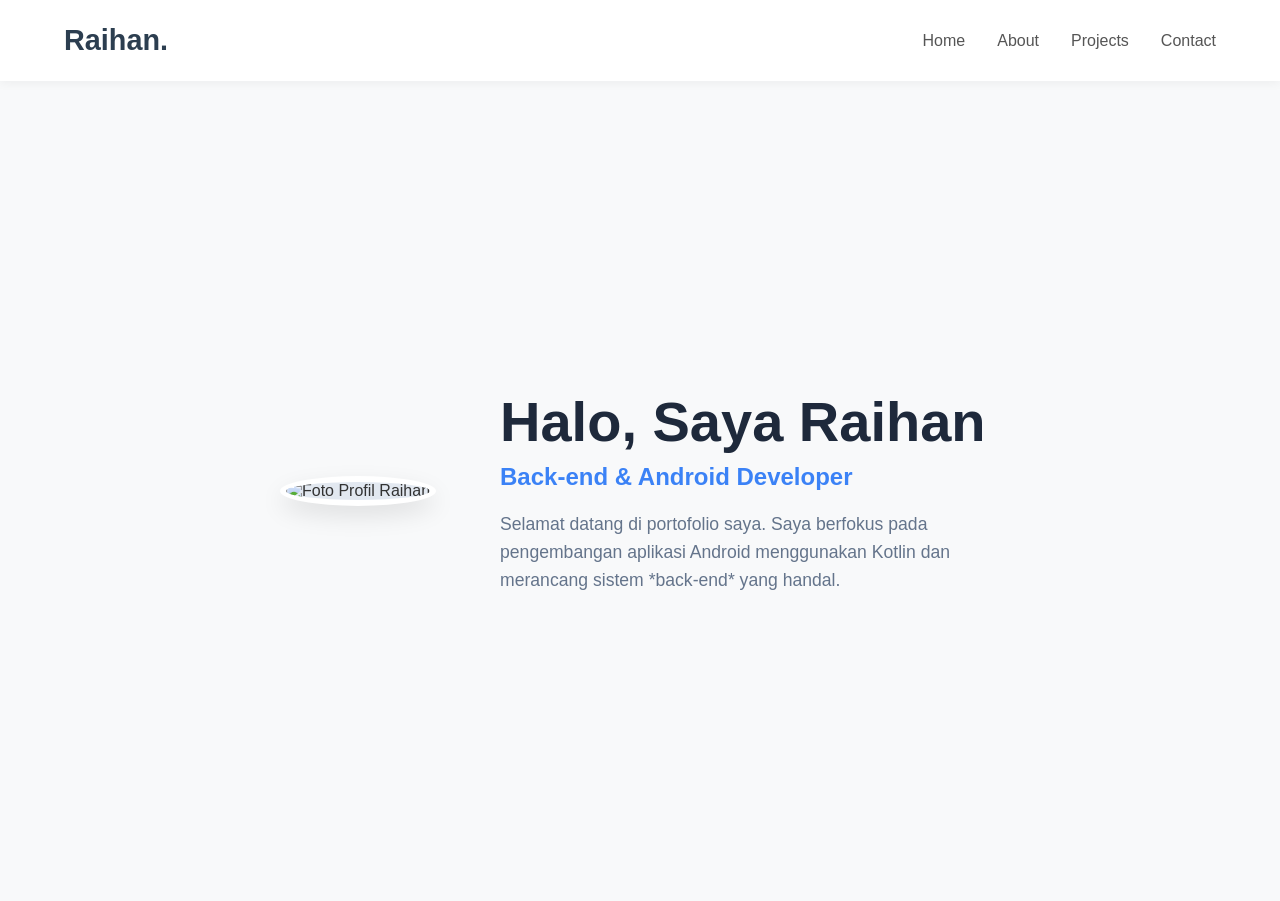
==== index.html @ 4f9a487b "Add files via upload" ====
<!DOCTYPE html>
<html lang="id">
<head>
    <meta charset="UTF-8">
    <meta name="viewport" content="width=device-width, initial-scale=1.0">
    <title>Portofolio | Raihan</title>
    <link rel="stylesheet" href="style.css">
</head>
<body>

    <!-- Navbar -->
    <nav class="navbar">
        <div class="logo">Raihan.</div>
        <ul class="nav-links">
            <li><a href="#home">Home</a></li>
            <li><a href="#about">About</a></li>
            <li><a href="#projects">Projects</a></li>
            <li><a href="#contact">Contact</a></li>
        </ul>
    </nav>

    <!-- Halaman Awal (Hero Section) -->
    <section id="home" class="hero">
        <div class="hero-image">
            <!-- Ganti src dengan nama file foto Anda -->
            <img src="foto-raihan.jpg" alt="Foto Profil Raihan">
        </div>
        <div class="hero-content">
            <h1>Halo, Saya Raihan</h1>
            <h2>Back-end & Android Developer</h2>
            <p>Selamat datang di portofolio saya. Saya berfokus pada pengembangan aplikasi Android menggunakan Kotlin dan merancang sistem *back-end* yang handal.</p>
        </div>
    </section>

</body>
</html>
---- style.css ----
/* Reset Dasar */
* {
    margin: 0;
    padding: 0;
    box-sizing: border-box;
    font-family: 'Segoe UI', Tahoma, Geneva, Verdana, sans-serif;
}

body {
    background-color: #f8f9fa;
    color: #333;
}

/* --- Styling Navbar --- */
.navbar {
    display: flex;
    justify-content: space-between;
    align-items: center;
    padding: 1.5rem 5%;
    background-color: #ffffff;
    box-shadow: 0 2px 10px rgba(0, 0, 0, 0.05);
    position: sticky; /* Membuat navbar tetap di atas */
    top: 0;
    z-index: 100;
}

.navbar .logo {
    font-size: 1.8rem;
    font-weight: 700;
    color: #2c3e50;
}

.nav-links {
    list-style: none;
    display: flex;
    gap: 2rem;
}

.nav-links a {
    text-decoration: none;
    color: #555;
    font-weight: 500;
    font-size: 1rem;
    transition: color 0.3s ease;
}

.nav-links a:hover {
    color: #3b82f6; /* Warna biru saat kursor diarahkan */
}

/* --- Styling Hero Section (Halaman Awal) --- */
.hero {
    display: flex;
    align-items: center;
    justify-content: center;
    gap: 4rem; /* Jarak antara foto dan teks */
    min-height: calc(100vh - 80px); /* Mengisi tinggi layar dikurangi tinggi navbar */
    padding: 2rem 5%;
}

.hero-image img {
    width: 280px;
    height: 280px;
    border-radius: 50%; /* Membuat foto menjadi bulat */
    object-fit: cover;
    border: 6px solid #ffffff;
    box-shadow: 0 10px 25px rgba(0, 0, 0, 0.1);
    background-color: #e2e8f0; /* Warna dasar jika foto belum dimuat */
}

.hero-content {
    max-width: 500px;
}

.hero-content h1 {
    font-size: 3.5rem;
    color: #1e293b;
    line-height: 1.2;
    margin-bottom: 0.5rem;
}

.hero-content h2 {
    font-size: 1.5rem;
    color: #3b82f6;
    margin-bottom: 1.2rem;
    font-weight: 600;
}

.hero-content p {
    font-size: 1.1rem;
    line-height: 1.6;
    color: #64748b;
}
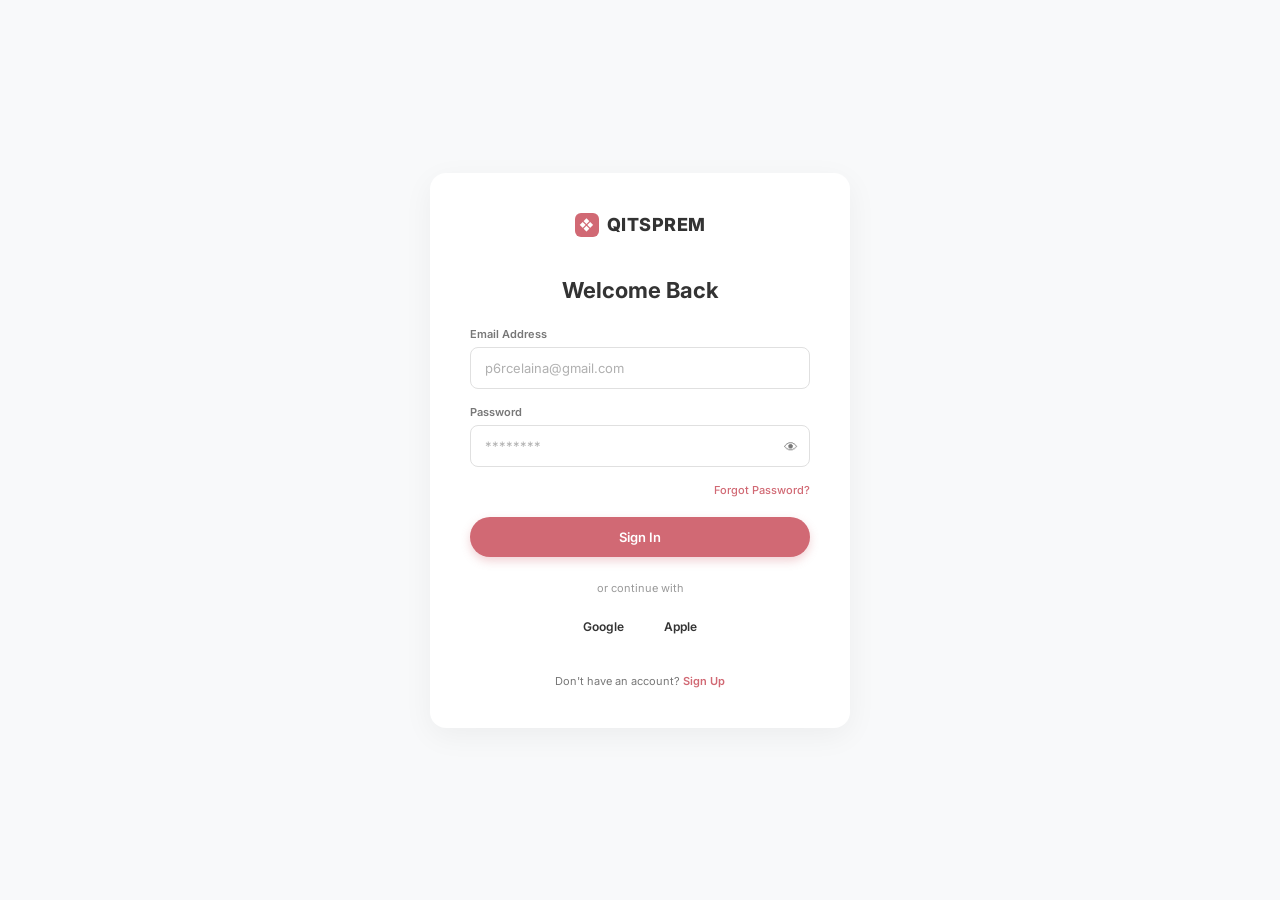
==== commit ae825e06: "Add files via upload" ====
--- a/index.html
+++ b/index.html
@@ -3,34 +3,247 @@
 <head>
     <meta charset="UTF-8">
     <meta name="viewport" content="width=device-width, initial-scale=1.0">
-    <title>Portofolio | Raihan</title>
-    <link rel="stylesheet" href="style.css">
+    <title>QITSPREM - Login</title>
+    <style>
+        /* --- GLOBAL STYLES --- */
+        @import url('https://fonts.googleapis.com/css2?family=Inter:wght@400;500;600;700&display=swap');
+
+        * {
+            margin: 0;
+            padding: 0;
+            box-sizing: border-box;
+            font-family: 'Inter', sans-serif;
+        }
+
+        body {
+            /* Membuat konten selalu di tengah layar secara vertikal & horizontal */
+            display: flex;
+            justify-content: center;
+            align-items: center;
+            min-height: 100vh;
+            background-color: #ffffff;
+            color: #333;
+        }
+
+        /* --- LOGIN CARD (CONTAINER) --- */
+        .login-card {
+            width: 100%;
+            max-width: 420px; /* Lebar maksimal untuk layar komputer */
+            padding: 30px 24px;
+        }
+
+        /* --- LOGO SECTION --- */
+        .logo-container {
+            display: flex;
+            justify-content: center;
+            align-items: center;
+            gap: 8px;
+            margin-bottom: 40px;
+        }
+
+        .logo-icon {
+            width: 24px;
+            height: 24px;
+            background-color: #d16974; /* Warna merah muda logo */
+            border-radius: 6px;
+            display: flex;
+            justify-content: center;
+            align-items: center;
+            color: white;
+            font-size: 14px;
+            font-weight: bold;
+        }
+
+        .logo-text {
+            font-size: 18px;
+            font-weight: 800;
+            letter-spacing: 0.5px;
+        }
+
+        /* --- HEADING --- */
+        h1 {
+            font-size: 22px;
+            font-weight: 700;
+            margin-bottom: 24px;
+            text-align: left;
+        }
+
+        /* --- FORM ELEMENTS --- */
+        .input-group {
+            margin-bottom: 16px;
+            display: flex;
+            flex-direction: column;
+        }
+
+        label {
+            font-size: 11px;
+            font-weight: 600;
+            color: #777;
+            margin-bottom: 6px;
+        }
+
+        .input-wrapper {
+            position: relative;
+        }
+
+        input {
+            width: 100%;
+            padding: 12px 14px;
+            border: 1px solid #e0e0e0;
+            border-radius: 8px;
+            font-size: 13px;
+            outline: none;
+            transition: border 0.3s ease;
+        }
+
+        input:focus {
+            border-color: #d16974;
+        }
+
+        input::placeholder {
+            color: #b0b0b0;
+        }
+
+        .eye-icon {
+            position: absolute;
+            right: 12px;
+            top: 50%;
+            transform: translateY(-50%);
+            color: #777;
+            cursor: pointer;
+            font-size: 14px;
+        }
+
+        /* --- LINKS & BUTTONS --- */
+        .forgot-password {
+            display: block;
+            text-align: right;
+            font-size: 11px;
+            color: #d16974;
+            text-decoration: none;
+            margin-bottom: 20px;
+            font-weight: 500;
+        }
+
+        .btn-primary {
+            width: 100%;
+            padding: 12px;
+            background-color: #d16974;
+            color: white;
+            border: none;
+            border-radius: 20px; /* Bentuk pil / kapsul */
+            font-size: 13px;
+            font-weight: 600;
+            cursor: pointer;
+            box-shadow: 0 4px 10px rgba(209, 105, 116, 0.3);
+            transition: background 0.3s;
+        }
+
+        .btn-primary:hover {
+            background-color: #c05c66;
+        }
+
+        /* --- DIVIDER --- */
+        .divider {
+            text-align: center;
+            font-size: 11px;
+            color: #999;
+            margin: 24px 0;
+        }
+
+        /* --- SOCIAL LOGIN --- */
+        .social-buttons {
+            display: flex;
+            justify-content: center;
+            gap: 40px;
+            margin-bottom: 40px;
+        }
+
+        .social-btn {
+            background: none;
+            border: none;
+            font-size: 12px;
+            font-weight: 600;
+            color: #333;
+            cursor: pointer;
+        }
+
+        /* --- FOOTER --- */
+        .signup-text {
+            text-align: center;
+            font-size: 11px;
+            color: #777;
+        }
+
+        .signup-text a {
+            color: #d16974;
+            font-weight: 600;
+            text-decoration: none;
+        }
+
+        /* =========================================
+           MEDIA QUERIES (DESKTOP RESPONSIVENESS) 
+           ========================================= */
+        @media (min-width: 768px) {
+            body {
+                background-color: #f8f9fa; /* Latar belakang sedikit abu-abu di desktop */
+            }
+
+            .login-card {
+                background-color: #ffffff;
+                border-radius: 16px;
+                box-shadow: 0 8px 30px rgba(0, 0, 0, 0.05); /* Bayangan lembut untuk efek kartu */
+                padding: 40px;
+            }
+            
+            h1 {
+                text-align: center; /* Teks welcome back ke tengah di desktop */
+            }
+        }
+    </style>
 </head>
 <body>
 
-    <!-- Navbar -->
-    <nav class="navbar">
-        <div class="logo">Raihan.</div>
-        <ul class="nav-links">
-            <li><a href="#home">Home</a></li>
-            <li><a href="#about">About</a></li>
-            <li><a href="#projects">Projects</a></li>
-            <li><a href="#contact">Contact</a></li>
-        </ul>
-    </nav>
-
-    <!-- Halaman Awal (Hero Section) -->
-    <section id="home" class="hero">
-        <div class="hero-image">
-            <!-- Ganti src dengan nama file foto Anda -->
-            <img src="foto-raihan.jpg" alt="Foto Profil Raihan">
+    <div class="login-card">
+        <div class="logo-container">
+            <div class="logo-icon">❖</div>
+            <div class="logo-text">QITSPREM</div>
         </div>
-        <div class="hero-content">
-            <h1>Halo, Saya Raihan</h1>
-            <h2>Back-end & Android Developer</h2>
-            <p>Selamat datang di portofolio saya. Saya berfokus pada pengembangan aplikasi Android menggunakan Kotlin dan merancang sistem *back-end* yang handal.</p>
+
+        <h1>Welcome Back</h1>
+
+        <form action="#" method="POST">
+            <div class="input-group">
+                <label>Email Address</label>
+                <div class="input-wrapper">
+                    <input type="email" placeholder="p6rcelaina@gmail.com" required>
+                </div>
+            </div>
+
+            <div class="input-group">
+                <label>Password</label>
+                <div class="input-wrapper">
+                    <input type="password" placeholder="********" required>
+                    <span class="eye-icon">👁</span>
+                </div>
+            </div>
+
+            <a href="#" class="forgot-password">Forgot Password?</a>
+
+            <button type="submit" class="btn-primary">Sign In</button>
+        </form>
+
+        <div class="divider">or continue with</div>
+
+        <div class="social-buttons">
+            <button class="social-btn">Google</button>
+            <button class="social-btn">Apple</button>
         </div>
-    </section>
+
+        <div class="signup-text">
+            Don't have an account? <a href="#">Sign Up</a>
+        </div>
+    </div>
 
 </body>
 </html>
